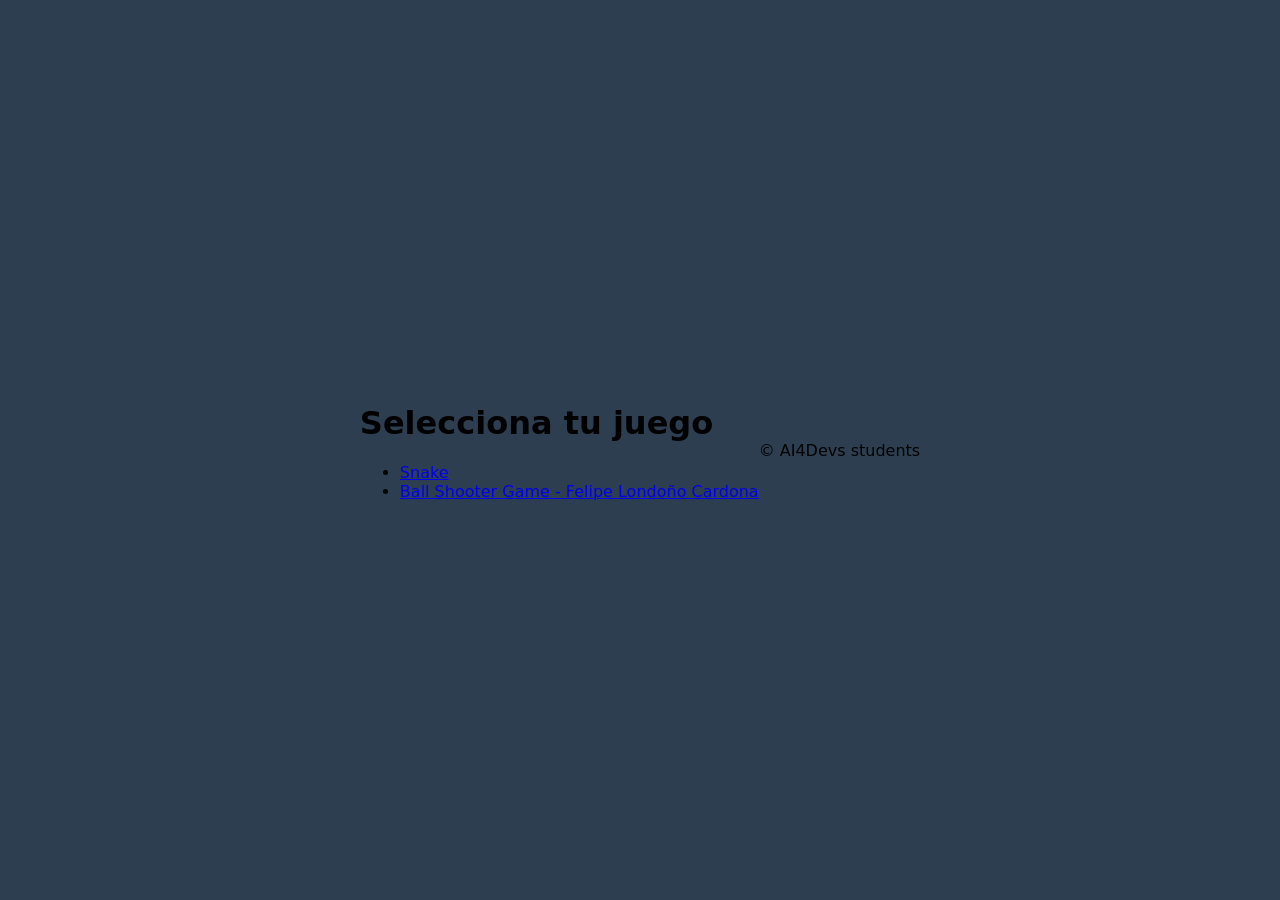
==== index.html @ e6107862 "Merge pull request #1 from FeLonCar1107/solved-videogame feat: :sparkles: Implement Ball Shooter Gam" ====
<!DOCTYPE html>
<html lang="es">
<head>
    <meta charset="UTF-8">
    <title>Índice de Juegos - AI4Devs</title>
    <link rel="stylesheet" href="styles.css">
</head>
<body>
    <div id="game-index">
        <h1>Selecciona tu juego</h1>
        <ul>
            <li><a href="snake-EHS/index.html">Snake</a></li>
            <li><a href="ballshooter-FLC/index.html">Ball Shooter Game - Felipe Londoño Cardona</a></li>
        </ul>
    </div>
    <footer>
        <p>© AI4Devs students</p>
    </footer>
</body>
</html>
---- styles.css ----
body {
    margin: 0;
    overflow: hidden;
    display: flex;
    justify-content: center;
    align-items: center;
    min-height: 100vh;
    background-color: #2C3E50;
    font-family: system-ui, -apple-system, sans-serif;
}

#gameContainer {
    position: relative;
    width: 400px;
    height: 600px;
    background-color: #87CEEB;
    border: 4px solid #2C3E50;
    box-shadow: 0 0 20px rgba(0, 0, 0, 0.3);
}

#gameCanvas {
    position: absolute;
    top: 0;
    left: 0;
}

#score {
    position: absolute;
    top: 20px;
    left: 20px;
    color: white;
    font-size: 20px;
    z-index: 1;
    text-shadow: 2px 2px 0 #000;
}

#gameOver {
    display: none;
    position: absolute;
    top: 50%;
    left: 50%;
    transform: translate(-50%, -50%);
    text-align: center;
    color: white;
    font-size: 24px;
    text-shadow: 2px 2px 0 #000;
    z-index: 2;
    background-color: rgba(0, 0, 0, 0.7);
    padding: 20px;
    border-radius: 10px;
}

#restartButton {
    margin-top: 20px;
    padding: 10px 20px;
    font-size: 16px;
    background-color: #E74C3C;
    color: white;
    border: none;
    border-radius: 5px;
    cursor: pointer;
}

#restartButton:hover {
    background-color: #C0392B;
}
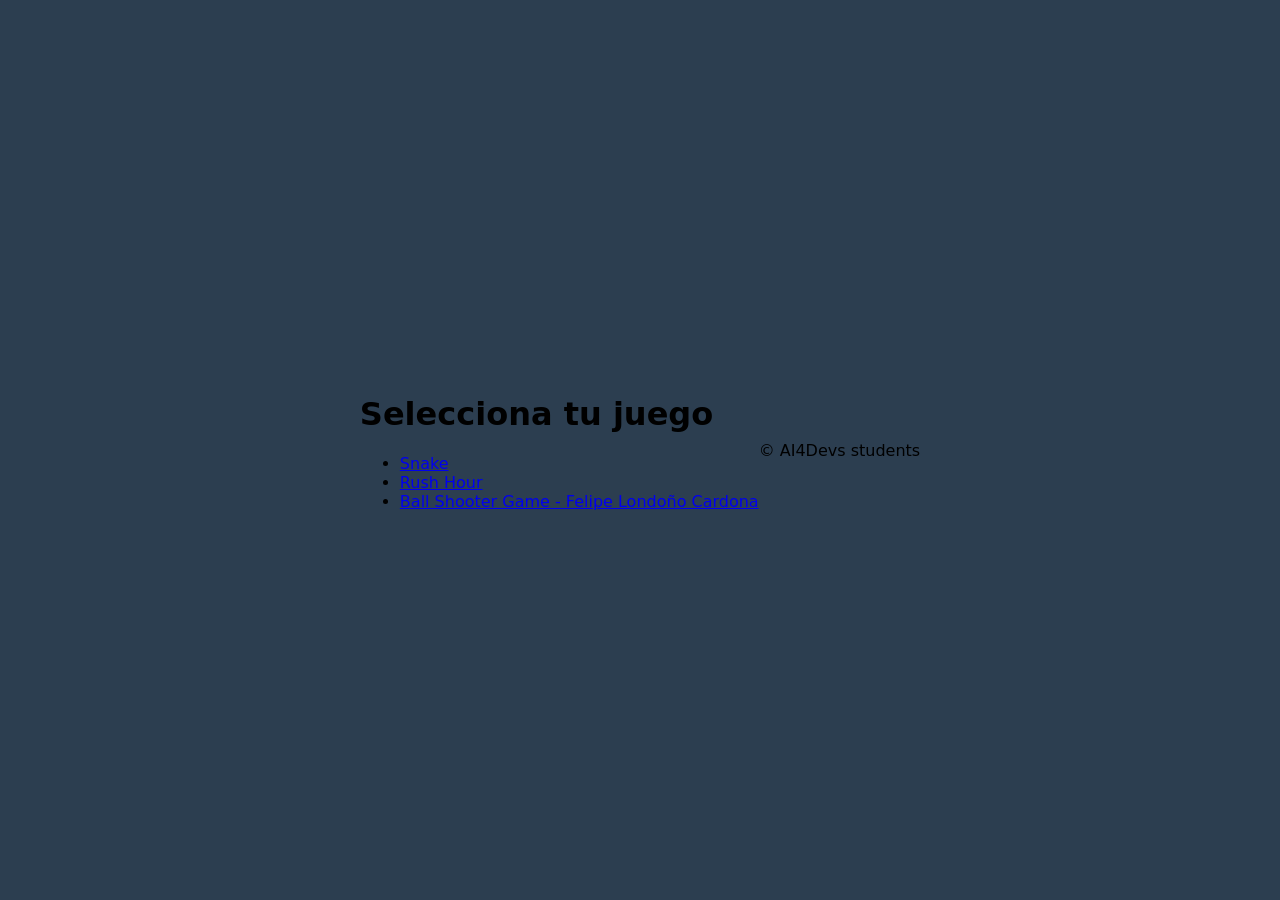
==== commit 3080a94a: "Merge branch 'main' into main" ====
--- a/index.html
+++ b/index.html
@@ -10,6 +10,7 @@
         <h1>Selecciona tu juego</h1>
         <ul>
             <li><a href="snake-EHS/index.html">Snake</a></li>
+            <li><a href="game-OGM/index.html">Rush Hour</a></li>
             <li><a href="ballshooter-FLC/index.html">Ball Shooter Game - Felipe Londoño Cardona</a></li>
         </ul>
     </div>
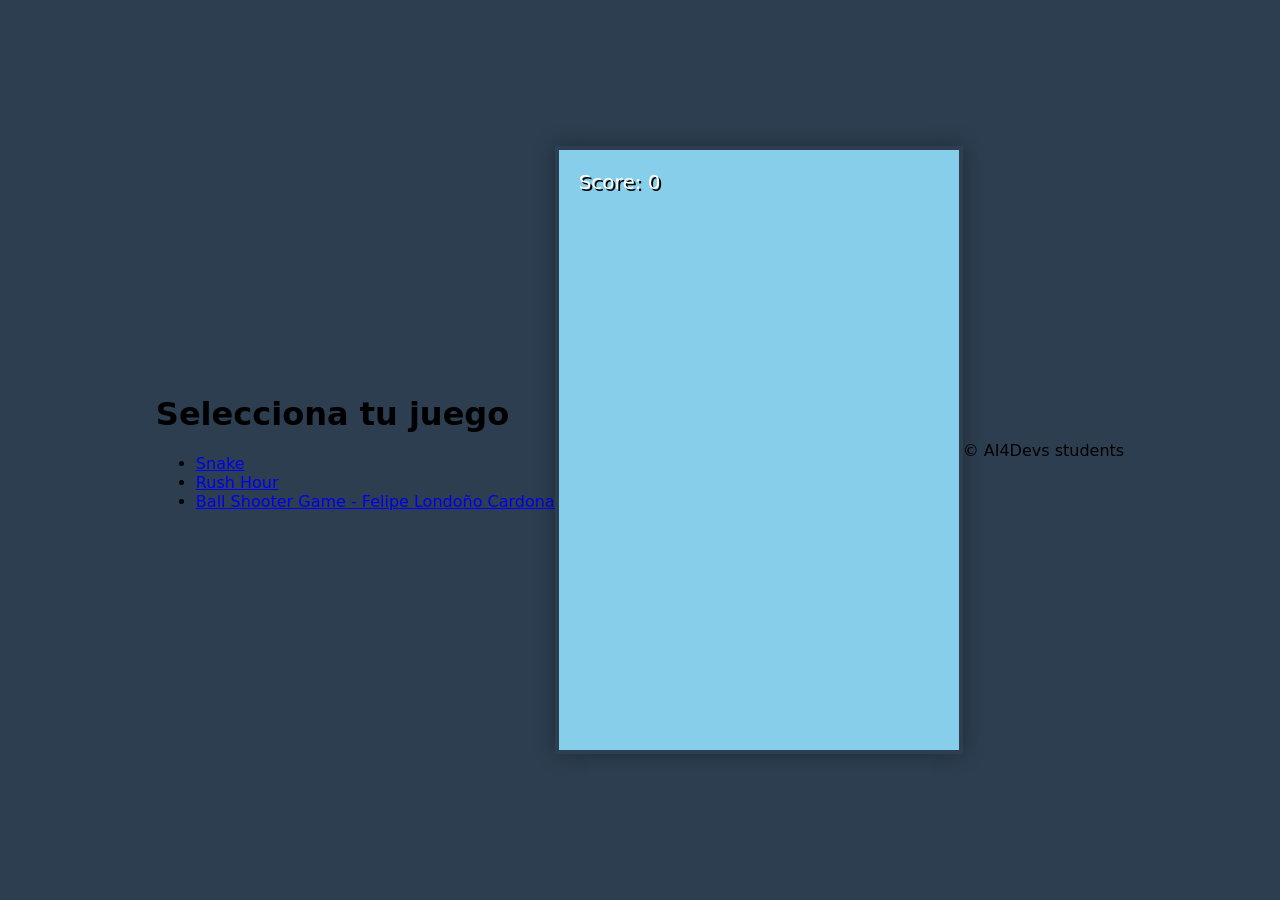
==== commit 15c01c04: "Merge branch 'main' into solved-videogame" ====
--- a/index.html
+++ b/index.html
@@ -1,21 +1,30 @@
-<!DOCTYPE html>
-<html lang="es">
-<head>
-    <meta charset="UTF-8">
-    <title>Índice de Juegos - AI4Devs</title>
-    <link rel="stylesheet" href="styles.css">
-</head>
-<body>
-    <div id="game-index">
-        <h1>Selecciona tu juego</h1>
-        <ul>
-            <li><a href="snake-EHS/index.html">Snake</a></li>
-            <li><a href="game-OGM/index.html">Rush Hour</a></li>
-            <li><a href="ballshooter-FLC/index.html">Ball Shooter Game - Felipe Londoño Cardona</a></li>
-        </ul>
-    </div>
-    <footer>
-        <p>© AI4Devs students</p>
-    </footer>
-</body>
-</html>
+<!DOCTYPE html>
+<html lang="es">
+<head>
+    <meta charset="UTF-8">
+    <title>Índice de Juegos - AI4Devs</title>
+    <link rel="stylesheet" href="styles.css">
+</head>
+<body>
+    <div id="game-index">
+        <h1>Selecciona tu juego</h1>
+        <ul>
+            <li><a href="snake-EHS/index.html">Snake</a></li>
+            <li><a href="game-OGM/index.html">Rush Hour</a></li>
+            <li><a href="ballshooter-FLC/index.html">Ball Shooter Game - Felipe Londoño Cardona</a></li>
+        </ul>
+    </div>
+      <div id="gameContainer">
+        <canvas id="gameCanvas"></canvas>
+        <div id="score">Score: 0</div>
+        <div id="gameOver">
+            Game Over!
+            <div id="finalScore"></div>
+            <button id="restartButton">Play Again</button>
+        </div>
+    </div>
+    <footer>
+        <p>© AI4Devs students</p>
+    </footer>
+</body>
+</html>
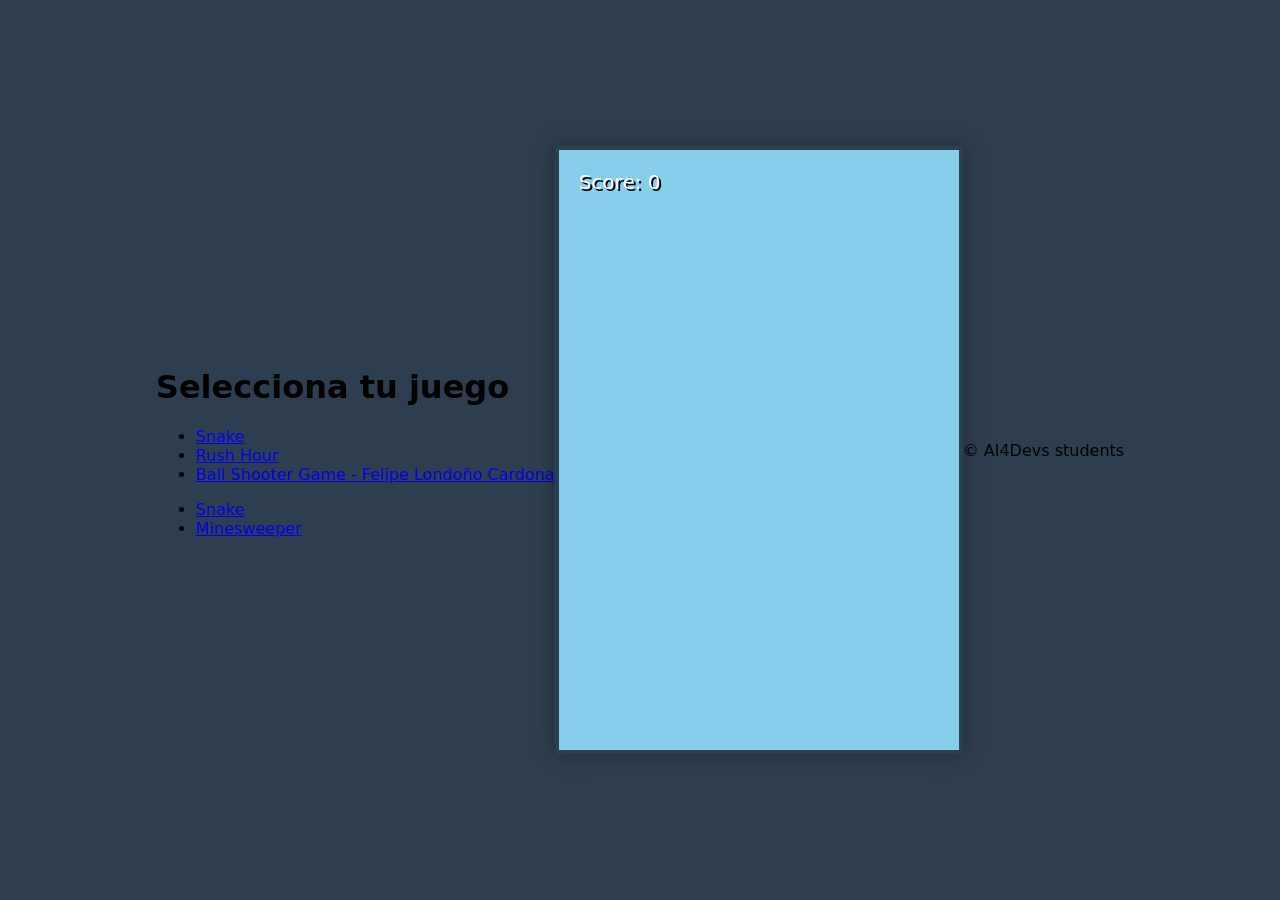
==== commit ccbaf75a: "Merge branch 'main' into feature/solved-videogame" ====
--- a/index.html
+++ b/index.html
@@ -1,30 +1,34 @@
-<!DOCTYPE html>
-<html lang="es">
-<head>
-    <meta charset="UTF-8">
-    <title>Índice de Juegos - AI4Devs</title>
-    <link rel="stylesheet" href="styles.css">
-</head>
-<body>
-    <div id="game-index">
-        <h1>Selecciona tu juego</h1>
-        <ul>
-            <li><a href="snake-EHS/index.html">Snake</a></li>
-            <li><a href="game-OGM/index.html">Rush Hour</a></li>
-            <li><a href="ballshooter-FLC/index.html">Ball Shooter Game - Felipe Londoño Cardona</a></li>
-        </ul>
-    </div>
-      <div id="gameContainer">
-        <canvas id="gameCanvas"></canvas>
-        <div id="score">Score: 0</div>
-        <div id="gameOver">
-            Game Over!
-            <div id="finalScore"></div>
-            <button id="restartButton">Play Again</button>
-        </div>
-    </div>
-    <footer>
-        <p>© AI4Devs students</p>
-    </footer>
-</body>
+<!DOCTYPE html>
+<html lang="es">
+<head>
+    <meta charset="UTF-8">
+    <title>Índice de Juegos - AI4Devs</title>
+    <link rel="stylesheet" href="styles.css">
+</head>
+<body>
+    <div id="game-index">
+        <h1>Selecciona tu juego</h1>
+        <ul>
+            <li><a href="snake-EHS/index.html">Snake</a></li>
+            <li><a href="game-OGM/index.html">Rush Hour</a></li>
+            <li><a href="ballshooter-FLC/index.html">Ball Shooter Game - Felipe Londoño Cardona</a></li>
+        </ul>
+         <ul>
+            <li><a href="snake-EHS/index.html">Snake</a></li>
+            <li><a href="minesweeper-JDCM/index.html">Minesweeper</a></li>
+        </ul>
+    </div>
+      <div id="gameContainer">
+        <canvas id="gameCanvas"></canvas>
+        <div id="score">Score: 0</div>
+        <div id="gameOver">
+            Game Over!
+            <div id="finalScore"></div>
+            <button id="restartButton">Play Again</button>
+        </div>
+    </div>
+    <footer>
+        <p>© AI4Devs students</p>
+    </footer>
+</body>
 </html>
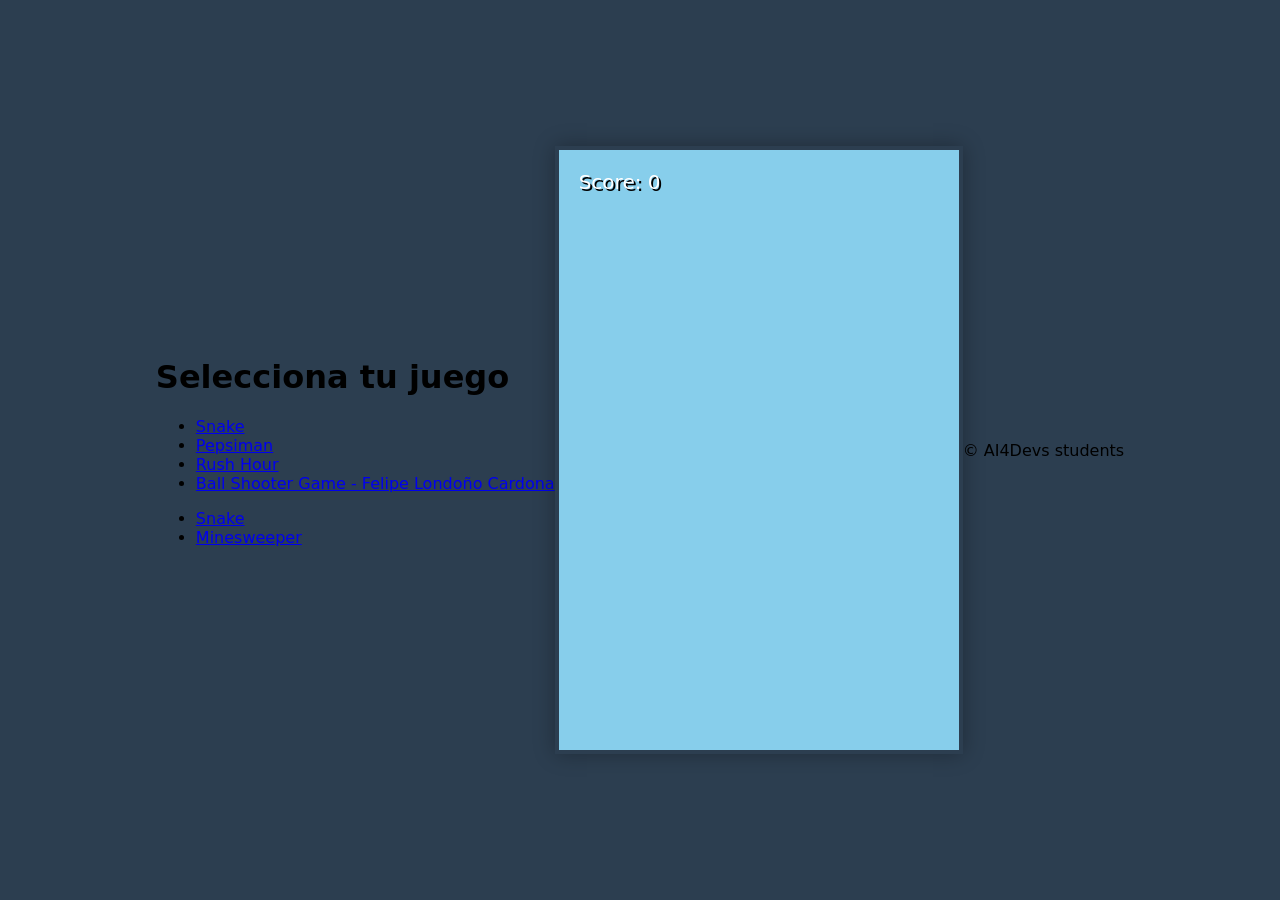
==== commit 7ccba31e: "Merge branch 'main' into pepsiman-aac" ====
--- a/index.html
+++ b/index.html
@@ -10,6 +10,7 @@
         <h1>Selecciona tu juego</h1>
         <ul>
             <li><a href="snake-EHS/index.html">Snake</a></li>
+            <li><a href="pepsiman-AAC/index.html">Pepsiman</a></li>
             <li><a href="game-OGM/index.html">Rush Hour</a></li>
             <li><a href="ballshooter-FLC/index.html">Ball Shooter Game - Felipe Londoño Cardona</a></li>
         </ul>
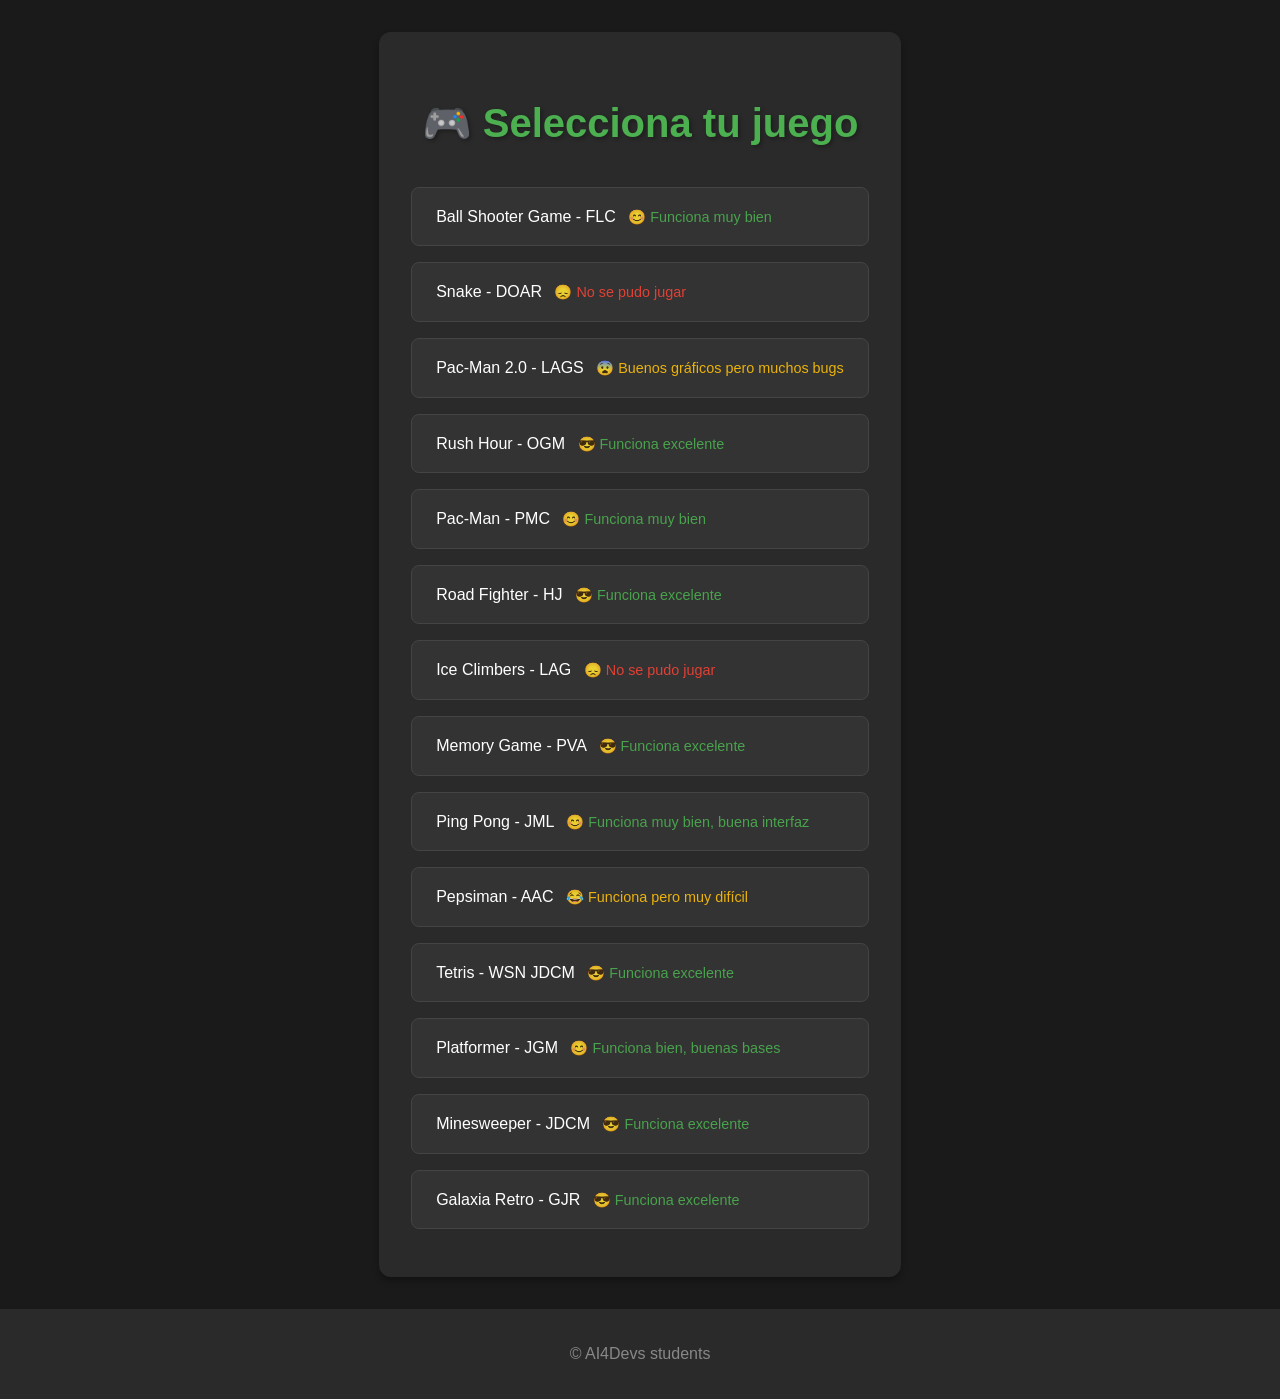
==== commit 82a8bce2: "Improving ux/ui and corrections of students" ====
--- a/index.html
+++ b/index.html
@@ -1,35 +1,106 @@
 <!DOCTYPE html>
 <html lang="es">
+
 <head>
     <meta charset="UTF-8">
+    <meta name="viewport" content="width=device-width, initial-scale=1.0">
     <title>Índice de Juegos - AI4Devs</title>
     <link rel="stylesheet" href="styles.css">
 </head>
+
 <body>
     <div id="game-index">
-        <h1>Selecciona tu juego</h1>
+        <h1>🎮 Selecciona tu juego</h1>
         <ul>
-            <li><a href="snake-EHS/index.html">Snake</a></li>
-            <li><a href="pepsiman-AAC/index.html">Pepsiman</a></li>
-            <li><a href="game-OGM/index.html">Rush Hour</a></li>
-            <li><a href="ballshooter-FLC/index.html">Ball Shooter Game - Felipe Londoño Cardona</a></li>
+            <li>
+                <a href="ballshooter-FLC/index.html">
+                    Ball Shooter Game - FLC
+                    <span class="game-status status-success">😊 Funciona muy bien</span>
+                </a>
+            </li>
+            <li>
+                <a href="snake-DOAR/index.html">
+                    Snake - DOAR
+                    <span class="game-status status-error">😞 No se pudo jugar</span>
+                </a>
+            </li>
+            <li>
+                <a href="Pac-Man_2_0-LAGS/index.html">
+                    Pac-Man 2.0 - LAGS
+                    <span class="game-status status-warning">😨 Buenos gráficos pero muchos bugs</span>
+                </a>
+            </li>
+            <li>
+                <a href="game-OGM/index.html">
+                    Rush Hour - OGM
+                    <span class="game-status status-success">😎 Funciona excelente</span>
+                </a>
+            </li>
+            <li>
+                <a href="pacman-game-PMC/src/index.html">
+                    Pac-Man - PMC
+                    <span class="game-status status-success">😊 Funciona muy bien</span>
+                </a>
+            </li>
+            <li>
+                <a href="road-fighter-HJ/index.html">
+                    Road Fighter - HJ
+                    <span class="game-status status-success">😎 Funciona excelente</span>
+                </a>
+            </li>
+            <li>
+                <a href="ice-climbers-LAG/index.html">
+                    Ice Climbers - LAG
+                    <span class="game-status status-error">😞 No se pudo jugar</span>
+                </a>
+            </li>
+            <li>
+                <a href="memo-PVA/index.html">
+                    Memory Game - PVA
+                    <span class="game-status status-success">😎 Funciona excelente</span>
+                </a>
+            </li>
+            <li>
+                <a href="pingpong-JML/index.html">
+                    Ping Pong - JML
+                    <span class="game-status status-success">😊 Funciona muy bien, buena interfaz</span>
+                </a>
+            </li>
+            <li>
+                <a href="pepsiman-AAC/index.html">
+                    Pepsiman - AAC
+                    <span class="game-status status-warning">😂 Funciona pero muy difícil</span>
+                </a>
+            </li>
+            <li>
+                <a href="tetris-WSN/index.html">
+                    Tetris - WSN JDCM
+                    <span class="game-status status-success">😎 Funciona excelente</span>
+                </a>
+            </li>
+            <li>
+                <a href="platformer-RJD/fantasy-platformer/public/index.html">
+                    Platformer - JGM
+                    <span class="game-status status-success">😊 Funciona bien, buenas bases</span>
+                </a>
+            </li>
+            <li>
+                <a href="minesweeper-JDCM/index.html">
+                    Minesweeper - JDCM
+                    <span class="game-status status-success">😎 Funciona excelente</span>
+                </a>
+            </li>
+            <li>
+                <a href="galaxia_retro_GJR/index.html">
+                    Galaxia Retro - GJR
+                    <span class="game-status status-success">😎 Funciona excelente</span>
+                </a>
+            </li>
         </ul>
-         <ul>
-            <li><a href="snake-EHS/index.html">Snake</a></li>
-            <li><a href="minesweeper-JDCM/index.html">Minesweeper</a></li>
-        </ul>
-    </div>
-      <div id="gameContainer">
-        <canvas id="gameCanvas"></canvas>
-        <div id="score">Score: 0</div>
-        <div id="gameOver">
-            Game Over!
-            <div id="finalScore"></div>
-            <button id="restartButton">Play Again</button>
-        </div>
     </div>
     <footer>
         <p>© AI4Devs students</p>
     </footer>
 </body>
+
 </html>
--- a/styles.css
+++ b/styles.css
@@ -1,66 +1,99 @@
 body {
-    margin: 0;
-    overflow: hidden;
-    display: flex;
-    justify-content: center;
-    align-items: center;
-    min-height: 100vh;
-    background-color: #2C3E50;
-    font-family: system-ui, -apple-system, sans-serif;
+  display: flex;
+  flex-direction: column;
+  min-height: 100vh;
+  margin: 0;
+  background-color: #1a1a1a;
+  color: #ffffff;
+  font-family: 'Segoe UI', Arial, sans-serif;
+  line-height: 1.6;
 }
 
-#gameContainer {
-    position: relative;
-    width: 400px;
-    height: 600px;
-    background-color: #87CEEB;
-    border: 4px solid #2C3E50;
-    box-shadow: 0 0 20px rgba(0, 0, 0, 0.3);
+#game-index {
+  max-width: 900px;
+  margin: 2rem auto;
+  padding: 2rem;
+  background-color: #2a2a2a;
+  border-radius: 12px;
+  box-shadow: 0 4px 6px rgba(0, 0, 0, 0.3);
 }
 
-#gameCanvas {
-    position: absolute;
-    top: 0;
-    left: 0;
+h1 {
+  text-align: center;
+  color: #4CAF50;
+  font-size: 2.5rem;
+  margin-bottom: 2rem;
+  text-shadow: 2px 2px 4px rgba(0, 0, 0, 0.3);
 }
 
-#score {
-    position: absolute;
-    top: 20px;
-    left: 20px;
-    color: white;
-    font-size: 20px;
-    z-index: 1;
-    text-shadow: 2px 2px 0 #000;
+ul {
+  list-style: none;
+  padding: 0;
+  margin: 0;
 }
 
-#gameOver {
-    display: none;
-    position: absolute;
-    top: 50%;
-    left: 50%;
-    transform: translate(-50%, -50%);
-    text-align: center;
-    color: white;
-    font-size: 24px;
-    text-shadow: 2px 2px 0 #000;
-    z-index: 2;
-    background-color: rgba(0, 0, 0, 0.7);
-    padding: 20px;
-    border-radius: 10px;
+li {
+  margin-bottom: 1rem;
+  transition: transform 0.2s ease;
 }
 
-#restartButton {
-    margin-top: 20px;
-    padding: 10px 20px;
-    font-size: 16px;
-    background-color: #E74C3C;
-    color: white;
-    border: none;
-    border-radius: 5px;
-    cursor: pointer;
+li:hover {
+  transform: translateX(10px);
 }
 
-#restartButton:hover {
-    background-color: #C0392B;
-}+a {
+  display: block;
+  padding: 1rem 1.5rem;
+  background-color: #333;
+  color: #fff;
+  text-decoration: none;
+  border-radius: 8px;
+  border: 1px solid #444;
+  transition: all 0.3s ease;
+}
+
+a:hover {
+  background-color: #444;
+  border-color: #4CAF50;
+}
+
+.status-success {
+  color: #4CAF50;
+}
+
+.status-warning {
+  color: #FFC107;
+}
+
+.status-error {
+  color: #f44336;
+}
+
+.game-status {
+  font-size: 0.9rem;
+  margin-left: 0.5rem;
+  opacity: 0.9;
+}
+
+footer {
+  text-align: center;
+  padding: 1rem;
+  margin-top: auto;
+  background-color: #2a2a2a;
+  color: #888;
+}
+
+@media (max-width: 768px) {
+  #game-index {
+    margin: 1rem;
+    padding: 1rem;
+  }
+  
+  h1 {
+    font-size: 2rem;
+  }
+  
+  a {
+    padding: 0.8rem 1rem;
+  }
+}
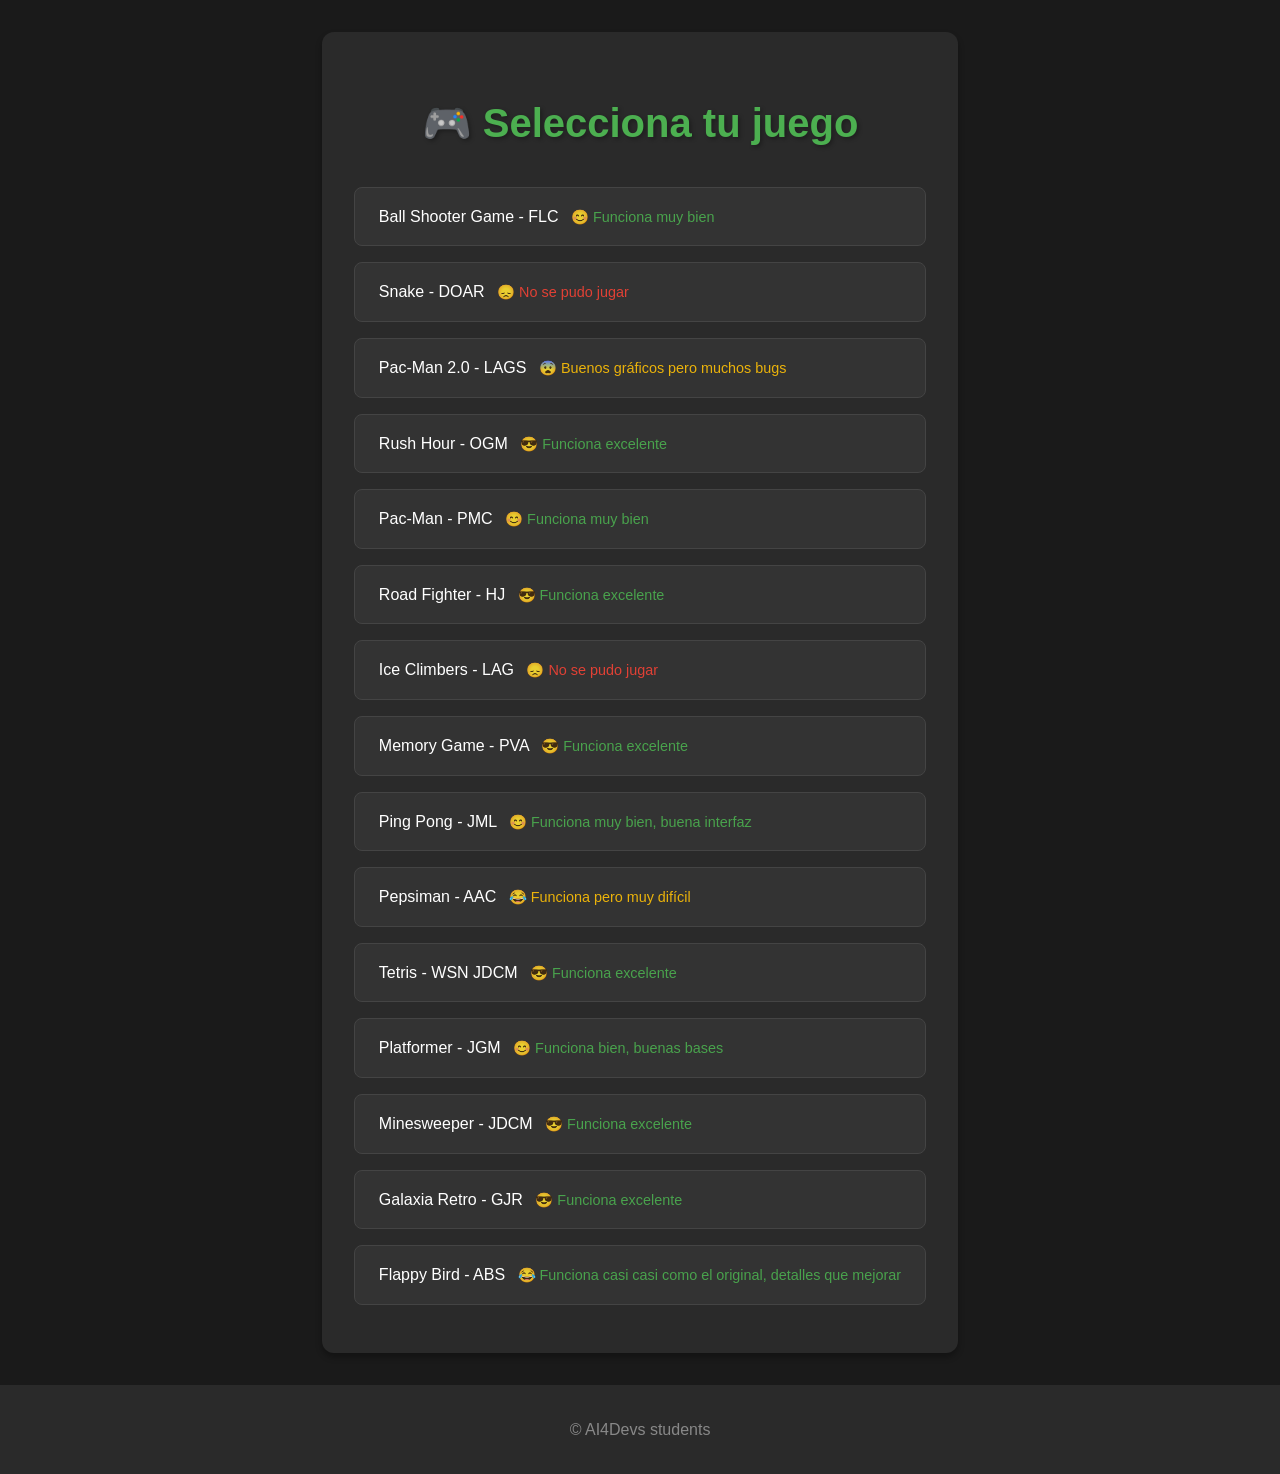
==== commit 87d4c468: "Flappy bird corrected" ====
--- a/index.html
+++ b/index.html
@@ -96,6 +96,12 @@
                     <span class="game-status status-success">😎 Funciona excelente</span>
                 </a>
             </li>
+            <li>
+                <a href="flappy-bird-ABS/index.html">
+                    Flappy Bird - ABS
+                    <span class="game-status status-success">😂 Funciona casi casi como el original, detalles que mejorar</span>
+                </a>
+            </li>
         </ul>
     </div>
     <footer>
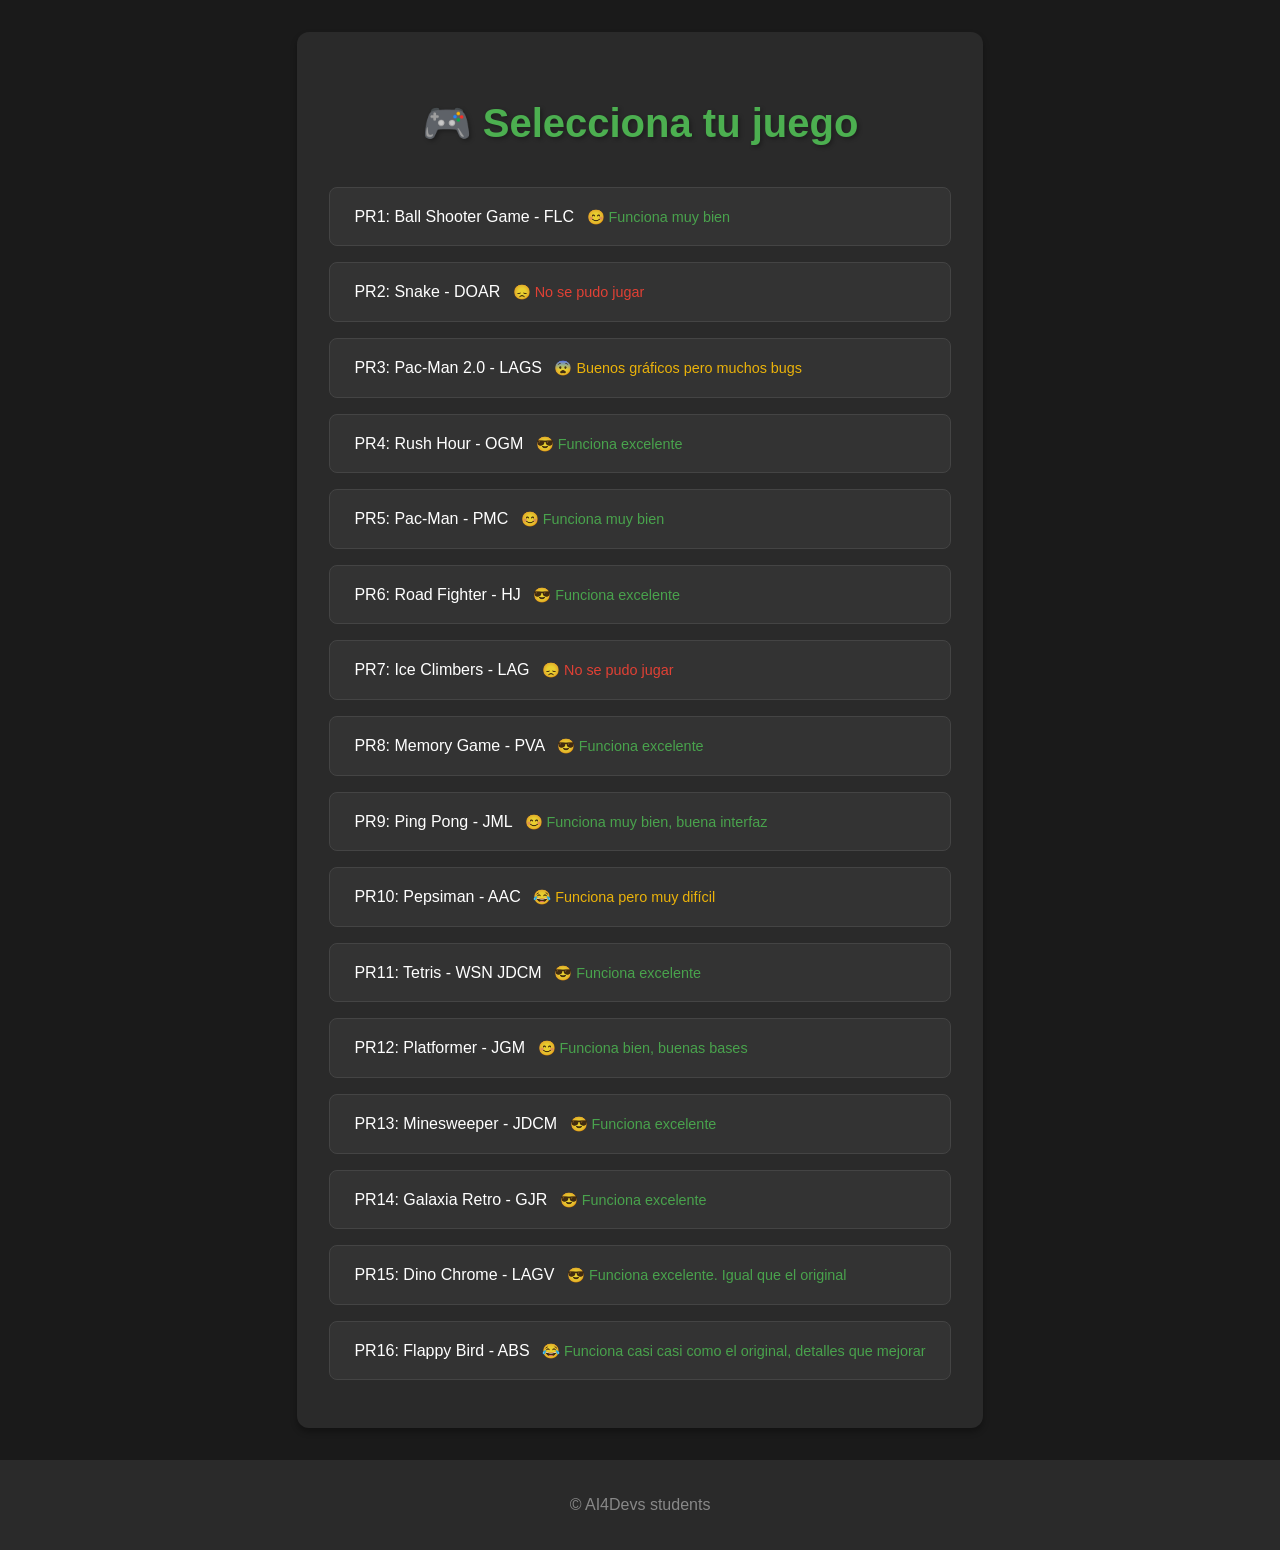
==== commit b86a7d0e: "Dino Chrome" ====
--- a/index.html
+++ b/index.html
@@ -14,91 +14,97 @@
         <ul>
             <li>
                 <a href="ballshooter-FLC/index.html">
-                    Ball Shooter Game - FLC
+                    PR1: Ball Shooter Game - FLC
                     <span class="game-status status-success">😊 Funciona muy bien</span>
                 </a>
             </li>
             <li>
                 <a href="snake-DOAR/index.html">
-                    Snake - DOAR
+                    PR2: Snake - DOAR
                     <span class="game-status status-error">😞 No se pudo jugar</span>
                 </a>
             </li>
             <li>
                 <a href="Pac-Man_2_0-LAGS/index.html">
-                    Pac-Man 2.0 - LAGS
+                    PR3: Pac-Man 2.0 - LAGS
                     <span class="game-status status-warning">😨 Buenos gráficos pero muchos bugs</span>
                 </a>
             </li>
             <li>
                 <a href="game-OGM/index.html">
-                    Rush Hour - OGM
+                    PR4: Rush Hour - OGM
                     <span class="game-status status-success">😎 Funciona excelente</span>
                 </a>
             </li>
             <li>
                 <a href="pacman-game-PMC/src/index.html">
-                    Pac-Man - PMC
+                    PR5: Pac-Man - PMC
                     <span class="game-status status-success">😊 Funciona muy bien</span>
                 </a>
             </li>
             <li>
                 <a href="road-fighter-HJ/index.html">
-                    Road Fighter - HJ
+                    PR6: Road Fighter - HJ
                     <span class="game-status status-success">😎 Funciona excelente</span>
                 </a>
             </li>
             <li>
                 <a href="ice-climbers-LAG/index.html">
-                    Ice Climbers - LAG
+                    PR7: Ice Climbers - LAG
                     <span class="game-status status-error">😞 No se pudo jugar</span>
                 </a>
             </li>
             <li>
                 <a href="memo-PVA/index.html">
-                    Memory Game - PVA
+                    PR8: Memory Game - PVA
                     <span class="game-status status-success">😎 Funciona excelente</span>
                 </a>
             </li>
             <li>
                 <a href="pingpong-JML/index.html">
-                    Ping Pong - JML
+                    PR9: Ping Pong - JML
                     <span class="game-status status-success">😊 Funciona muy bien, buena interfaz</span>
                 </a>
             </li>
             <li>
                 <a href="pepsiman-AAC/index.html">
-                    Pepsiman - AAC
+                    PR10: Pepsiman - AAC
                     <span class="game-status status-warning">😂 Funciona pero muy difícil</span>
                 </a>
             </li>
             <li>
                 <a href="tetris-WSN/index.html">
-                    Tetris - WSN JDCM
+                    PR11: Tetris - WSN JDCM
                     <span class="game-status status-success">😎 Funciona excelente</span>
                 </a>
             </li>
             <li>
                 <a href="platformer-RJD/fantasy-platformer/public/index.html">
-                    Platformer - JGM
+                    PR12: Platformer - JGM
                     <span class="game-status status-success">😊 Funciona bien, buenas bases</span>
                 </a>
             </li>
             <li>
                 <a href="minesweeper-JDCM/index.html">
-                    Minesweeper - JDCM
+                    PR13: Minesweeper - JDCM
                     <span class="game-status status-success">😎 Funciona excelente</span>
                 </a>
             </li>
             <li>
                 <a href="galaxia_retro_GJR/index.html">
-                    Galaxia Retro - GJR
+                    PR14: Galaxia Retro - GJR
                     <span class="game-status status-success">😎 Funciona excelente</span>
                 </a>
             </li>
             <li>
+                <a href="dino-chrome-LAGV/index.html">
+                    PR15: Dino Chrome - LAGV
+                    <span class="game-status status-success">😎 Funciona excelente. Igual que el original</span>
+                </a>
+            </li>
+            <li>
                 <a href="flappy-bird-ABS/index.html">
-                    Flappy Bird - ABS
+                    PR16: Flappy Bird - ABS
                     <span class="game-status status-success">😂 Funciona casi casi como el original, detalles que mejorar</span>
                 </a>
             </li>
